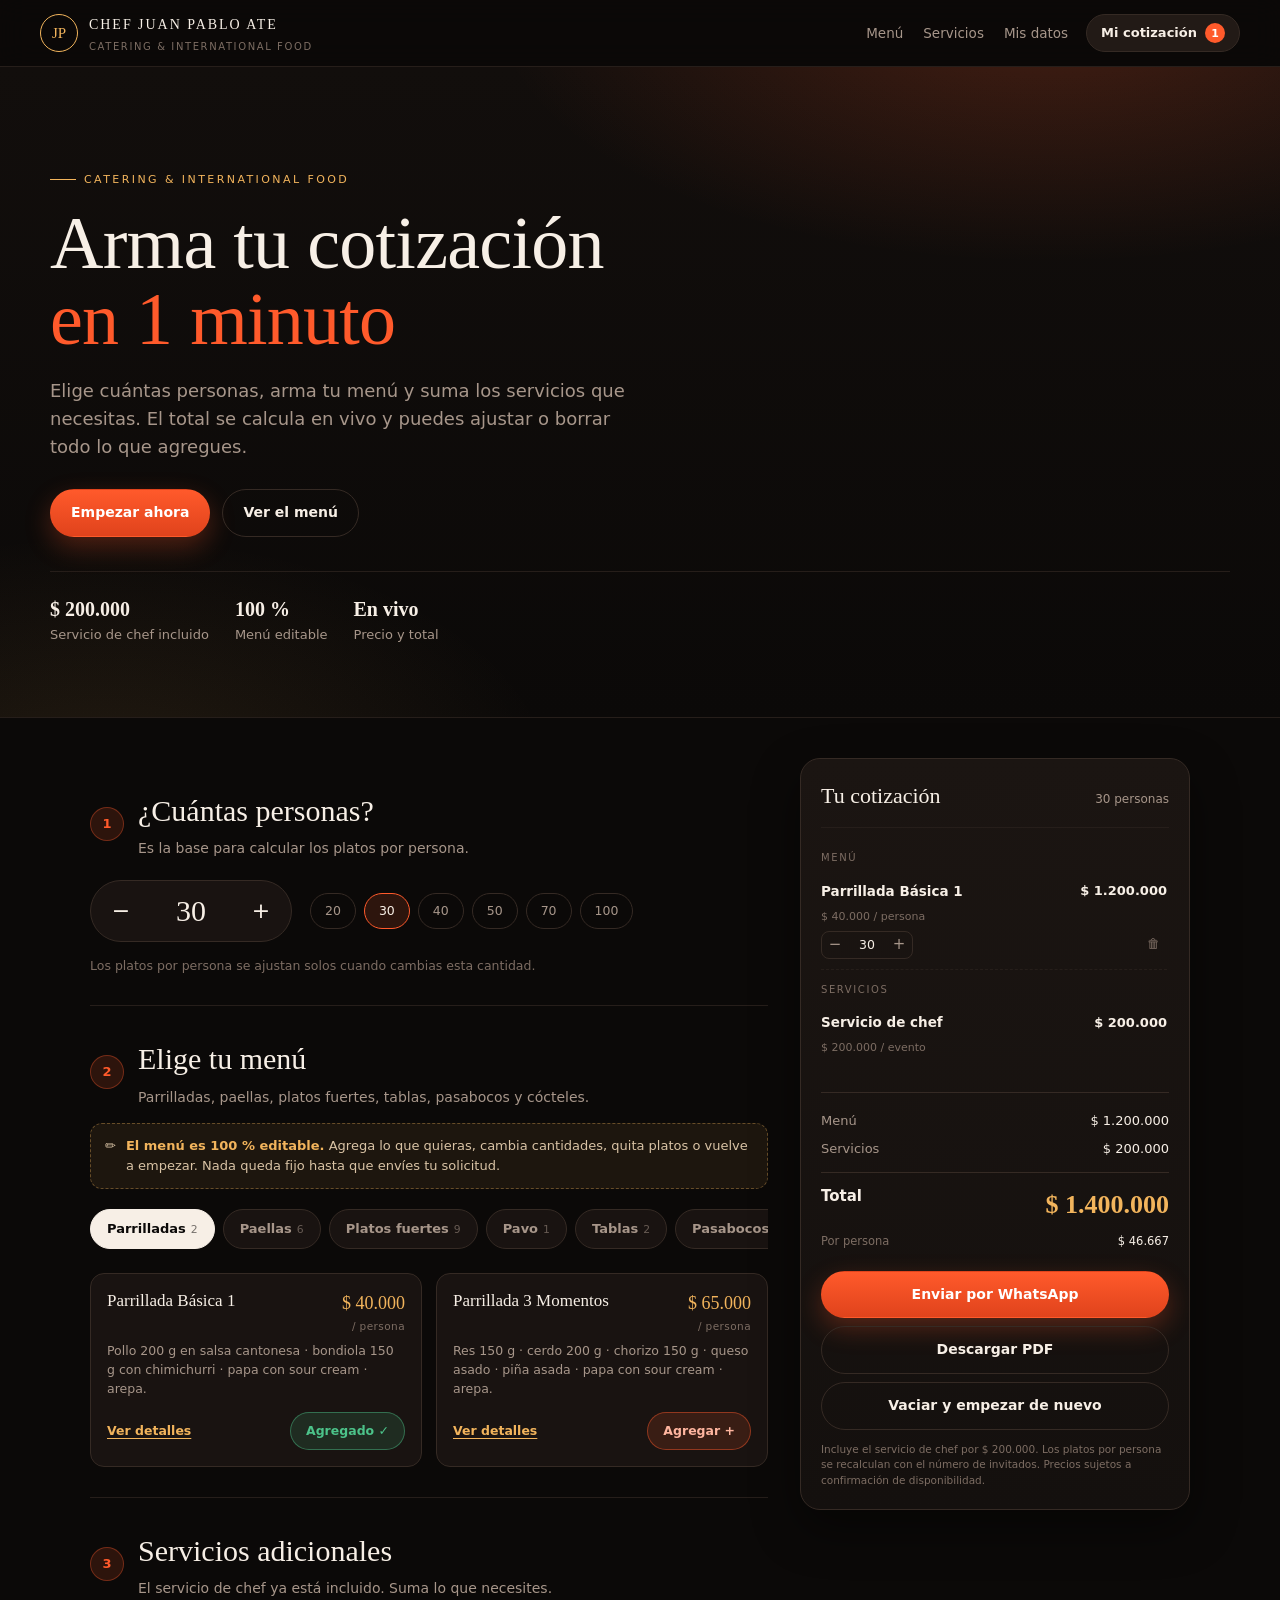
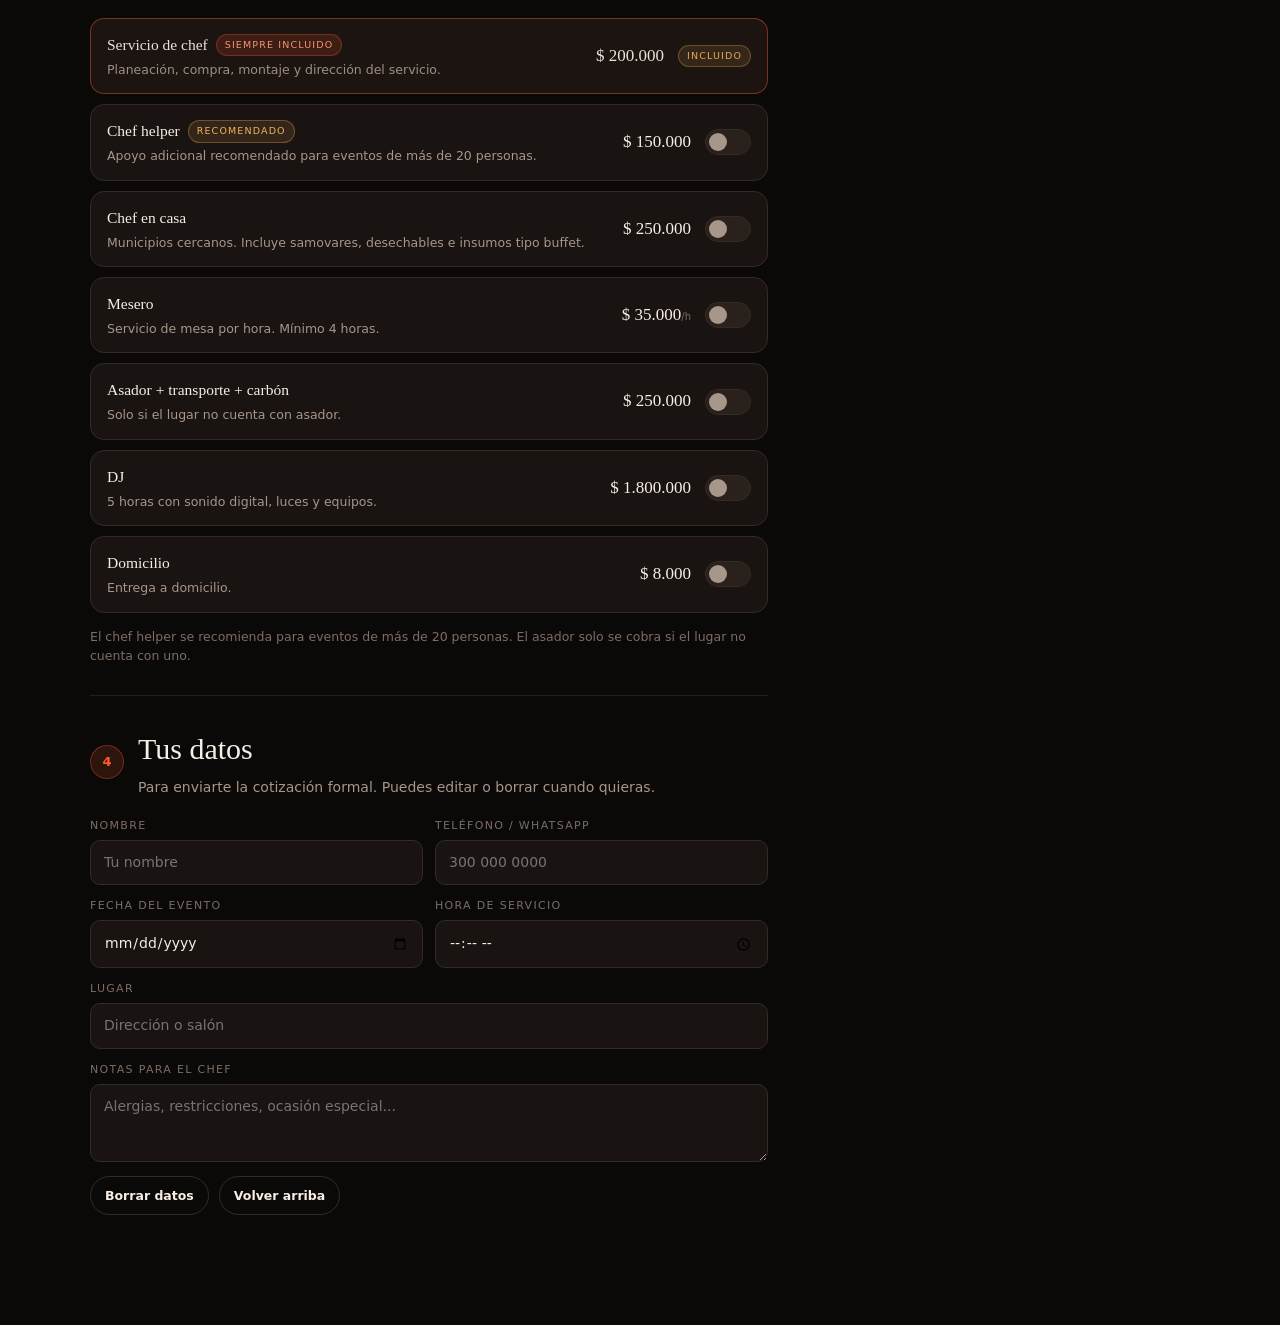
==== chef/index.html @ f9180946 "Publica cotizador interactivo en /chef/" ====
<!DOCTYPE html>
<html lang="es">
<head>
<meta charset="utf-8">
<meta name="viewport" content="width=device-width, initial-scale=1">
<title>Arma tu cotización — CHEF JUAN PABLO ATE</title>
<meta name="description" content="Arma tu cotización en 1 minuto: elige cuántas personas, el menú y los servicios. El precio se calcula en vivo.">
<meta name="theme-color" content="#0b0908">

<meta property="og:type" content="website">
<meta property="og:title" content="Arma tu cotización — CHEF JUAN PABLO ATE">
<meta property="og:description" content="Elige personas, menú y servicios. Tu cotización se calcula en vivo.">

<link rel="stylesheet" href="assets/cotizar.css">
</head>
<body>

<header class="nav">
  <a class="brand" href="#">
    <span class="brand-mark">JP</span>
    <span>
      <span class="brand-name">Chef Juan Pablo Ate</span>
      <span class="brand-sub">Catering &amp; International Food</span>
    </span>
  </a>

  <nav class="nav-links">
    <a href="#menu">Menú</a>
    <a href="#servicios">Servicios</a>
    <a href="#datos">Mis datos</a>
  </nav>

  <a class="nav-cta" href="#resumen">Mi cotización <span class="nav-count" id="navCount">0</span></a>
</header>

<section class="hero">
  <div class="hero-inner">
    <p class="kicker">Catering &amp; International Food</p>
    <h1>Arma tu cotización <em>en 1 minuto</em></h1>
    <p class="lead">
      Elige cuántas personas, arma tu menú y suma los servicios que necesitas.
      El total se calcula en vivo y puedes ajustar o borrar todo lo que agregues.
    </p>

    <div class="hero-actions">
      <a class="btn btn-primary" href="#personas">Empezar ahora</a>
      <a class="btn btn-ghost" href="#menu">Ver el menú</a>
    </div>

    <ul class="hero-facts">
      <li><strong>$ 200.000</strong> Servicio de chef incluido</li>
      <li><strong>100 %</strong> Menú editable</li>
      <li><strong>En vivo</strong> Precio y total</li>
    </ul>
  </div>
</section>

<main class="layout">

  <div class="builder">

    <!-- ============ PASO 1 ============ -->
    <section class="step" id="personas">
      <div class="step-head">
        <span class="step-num">1</span>
        <div>
          <h2>¿Cuántas personas?</h2>
          <p class="sub">Es la base para calcular los platos por persona.</p>
        </div>
      </div>

      <div class="people-row">
        <div class="people-control">
          <button type="button" data-people-ctrl="-1" aria-label="Quitar una persona">−</button>
          <input type="number" id="peopleInput" value="30" min="1" max="300" inputmode="numeric" aria-label="Número de personas">
          <button type="button" data-people-ctrl="1" aria-label="Agregar una persona">+</button>
        </div>

        <div class="quick">
          <button class="chip" type="button" data-people="20">20</button>
          <button class="chip is-active" type="button" data-people="30">30</button>
          <button class="chip" type="button" data-people="40">40</button>
          <button class="chip" type="button" data-people="50">50</button>
          <button class="chip" type="button" data-people="70">70</button>
          <button class="chip" type="button" data-people="100">100</button>
        </div>
      </div>

      <p class="hint">Los platos por persona se ajustan solos cuando cambias esta cantidad.</p>
    </section>

    <!-- ============ PASO 2 ============ -->
    <section class="step" id="menu">
      <div class="step-head">
        <span class="step-num">2</span>
        <div>
          <h2>Elige tu menú</h2>
          <p class="sub">Parrilladas, paellas, platos fuertes, tablas, pasabocos y cócteles.</p>
        </div>
      </div>

      <div class="note">
        <span aria-hidden="true">✏️</span>
        <div>
          <strong>El menú es 100 % editable.</strong> Agrega lo que quieras, cambia cantidades,
          quita platos o vuelve a empezar. Nada queda fijo hasta que envíes tu solicitud.
        </div>
      </div>

      <div class="tabs" id="tabs" role="tablist" aria-label="Categorías del menú"></div>
      <div class="catalog" id="catalog"></div>
    </section>

    <!-- ============ PASO 3 ============ -->
    <section class="step" id="servicios">
      <div class="step-head">
        <span class="step-num">3</span>
        <div>
          <h2>Servicios adicionales</h2>
          <p class="sub">El servicio de chef ya está incluido. Suma lo que necesites.</p>
        </div>
      </div>

      <div class="services" id="services"></div>

      <p class="hint">
        El chef helper se recomienda para eventos de más de 20 personas.
        El asador solo se cobra si el lugar no cuenta con uno.
      </p>
    </section>

    <!-- ============ PASO 4 ============ -->
    <section class="step" id="datos">
      <div class="step-head">
        <span class="step-num">4</span>
        <div>
          <h2>Tus datos</h2>
          <p class="sub">Para enviarte la cotización formal. Puedes editar o borrar cuando quieras.</p>
        </div>
      </div>

      <div class="form-grid">
        <div class="field">
          <label for="cName">Nombre</label>
          <input id="cName" type="text" placeholder="Tu nombre" autocomplete="name">
        </div>
        <div class="field">
          <label for="cPhone">Teléfono / WhatsApp</label>
          <input id="cPhone" type="tel" placeholder="300 000 0000" autocomplete="tel">
        </div>
        <div class="field">
          <label for="cDate">Fecha del evento</label>
          <input id="cDate" type="date">
        </div>
        <div class="field">
          <label for="cTime">Hora de servicio</label>
          <input id="cTime" type="time">
        </div>
        <div class="field full">
          <label for="cPlace">Lugar</label>
          <input id="cPlace" type="text" placeholder="Dirección o salón">
        </div>
        <div class="field full">
          <label for="cNotes">Notas para el chef</label>
          <textarea id="cNotes" placeholder="Alergias, restricciones, ocasión especial..."></textarea>
        </div>
      </div>

      <div class="form-actions">
        <button class="btn btn-ghost btn-sm" type="button" data-act="clearForm">Borrar datos</button>
        <a class="btn btn-ghost btn-sm" href="#personas">Volver arriba</a>
      </div>
    </section>

  </div>

  <!-- ============ RESUMEN ============ -->
  <aside class="summary" id="resumen">
    <div class="print-head" id="printHead"></div>

    <div class="summary-head">
      <h2>Tu cotización</h2>
      <span id="summaryPeople">30 personas</span>
    </div>

    <ul class="cart" id="cart"></ul>

    <div class="totals">
      <div><span>Menú</span><span id="sumMenu">$ 0</span></div>
      <div><span>Servicios</span><span id="sumServices">$ 0</span></div>
      <div class="grand"><span>Total</span><span id="sumTotal">$ 0</span></div>
      <div class="per"><span>Por persona</span><span id="sumPer">$ 0</span></div>
    </div>

    <div class="summary-actions">
      <button class="btn btn-primary btn-block" type="button" data-act="whatsapp">Enviar por WhatsApp</button>
      <button class="btn btn-ghost btn-block" type="button" data-act="print">Descargar PDF</button>
      <button class="btn btn-ghost btn-block" type="button" data-act="clearCart">Vaciar y empezar de nuevo</button>
    </div>

    <p class="fine">
      Incluye el servicio de chef por $ 200.000. Los platos por persona se recalculan con el
      número de invitados. Precios sujetos a confirmación de disponibilidad.
    </p>
  </aside>

</main>

<div class="mobile-bar">
  <div>
    <span class="mb-label">Total</span>
    <span class="mb-total" id="mbTotal">$ 0</span>
    <span class="mb-label" id="mbCount">0 platos</span>
  </div>
  <a class="btn btn-primary btn-sm" href="#resumen">Ver resumen</a>
</div>

<!-- ============ DETALLE ============ -->
<dialog id="detailDialog" aria-labelledby="dlgTitle">
  <div class="dlg-head">
    <h3 id="dlgTitle">Detalle</h3>
    <button class="dlg-close" type="button" data-act="closeDialog" aria-label="Cerrar">✕</button>
  </div>
  <div class="dlg-body">
    <p class="dlg-price" id="dlgPrice">$ 0</p>
    <p id="dlgDesc"></p>
    <ul id="dlgDetails"></ul>
    <div class="summary-actions" style="margin-top:18px;">
      <button class="btn btn-primary btn-block" type="button" id="dlgAdd">Agregar a mi cotización</button>
    </div>
  </div>
</dialog>

<script src="assets/cotizar.js"></script>
</body>
</html>
---- chef/assets/cotizar.css ----
/* ============================================================
   CHEF JUAN PABLO ATE — Landing "Arma tu cotización"
   Tema oscuro, alto contraste, orientado a la acción.
   ============================================================ */

:root {
  --bg: #0b0908;
  --bg-2: #120e0c;
  --surface: #191311;
  --surface-2: #221a16;
  --surface-3: #2b211c;
  --line: #352a24;
  --line-soft: #261e1a;

  --text: #f7efe6;
  --muted: #a7968a;
  --muted-2: #7d6d63;

  --ember: #ff5a2b;
  --ember-2: #e0431c;
  --ember-soft: rgba(255, 90, 43, .14);
  --gold: #f2b45c;
  --green: #4cc38a;

  --serif: Georgia, "Times New Roman", serif;
  --sans: system-ui, -apple-system, "Segoe UI", Roboto, Helvetica, Arial, sans-serif;

  --radius: 16px;
  --shadow: 0 18px 48px rgba(0, 0, 0, .45);
}

* { box-sizing: border-box; }

html { scroll-behavior: smooth; }

body {
  margin: 0;
  background: var(--bg);
  color: var(--text);
  font-family: var(--sans);
  font-size: 16px;
  line-height: 1.55;
  -webkit-font-smoothing: antialiased;
}

h1, h2, h3 { font-family: var(--serif); font-weight: 400; margin: 0; }

a { color: inherit; }

img { max-width: 100%; display: block; }

button, input, textarea, select { font: inherit; }

/* ---------- Barra superior ---------- */

.nav {
  position: sticky;
  top: 0;
  z-index: 40;
  display: flex;
  align-items: center;
  gap: 18px;
  padding: 12px clamp(16px, 4vw, 40px);
  background: rgba(11, 9, 8, .82);
  backdrop-filter: blur(14px);
  border-bottom: 1px solid var(--line-soft);
}

.brand {
  display: flex;
  align-items: center;
  gap: 11px;
  text-decoration: none;
  color: var(--text);
}

.brand-mark {
  width: 38px;
  height: 38px;
  border-radius: 50%;
  border: 1.5px solid var(--gold);
  display: grid;
  place-items: center;
  font-family: var(--serif);
  font-size: 15px;
  color: var(--gold);
  flex: 0 0 auto;
}

.brand-name {
  font-family: var(--serif);
  font-size: 14px;
  letter-spacing: .14em;
  text-transform: uppercase;
  line-height: 1.1;
}

.brand-sub {
  display: block;
  font-size: 10px;
  letter-spacing: .16em;
  text-transform: uppercase;
  color: var(--muted-2);
  margin-top: 2px;
}

.nav-links { display: flex; gap: 20px; margin-left: auto; }
.nav-links a {
  text-decoration: none;
  color: var(--muted);
  font-size: 13.5px;
}
.nav-links a:hover { color: var(--text); }

.nav-cta {
  display: inline-flex;
  align-items: center;
  gap: 8px;
  background: var(--surface-2);
  border: 1px solid var(--line);
  color: var(--text);
  text-decoration: none;
  font-size: 13px;
  font-weight: 600;
  padding: 8px 14px;
  border-radius: 999px;
}

.nav-cta:hover { border-color: var(--ember); }

.nav-count {
  min-width: 20px;
  height: 20px;
  padding: 0 6px;
  border-radius: 999px;
  background: var(--ember);
  color: #fff;
  font-size: 11px;
  font-weight: 700;
  display: grid;
  place-items: center;
}

/* ---------- Hero ---------- */

.hero {
  position: relative;
  overflow: hidden;
  padding: clamp(46px, 8vw, 96px) clamp(16px, 4vw, 40px) clamp(40px, 6vw, 72px);
  background:
    radial-gradient(900px 420px at 82% -10%, rgba(255, 90, 43, .22), transparent 62%),
    radial-gradient(700px 380px at 8% 110%, rgba(242, 180, 92, .10), transparent 65%),
    linear-gradient(180deg, var(--bg-2), var(--bg));
  border-bottom: 1px solid var(--line-soft);
}

.hero-inner { max-width: 1180px; margin: 0 auto; }

.kicker {
  display: inline-flex;
  align-items: center;
  gap: 8px;
  font-size: 11px;
  letter-spacing: .22em;
  text-transform: uppercase;
  color: var(--gold);
  margin: 0 0 18px;
}

.kicker::before {
  content: "";
  width: 26px;
  height: 1px;
  background: var(--gold);
}

.hero h1 {
  font-size: clamp(38px, 6.4vw, 74px);
  line-height: 1.02;
  letter-spacing: -.01em;
  max-width: 15ch;
}

.hero h1 em {
  font-style: normal;
  color: var(--ember);
}

.hero .lead {
  color: var(--muted);
  font-size: clamp(15px, 1.5vw, 18px);
  max-width: 52ch;
  margin: 20px 0 28px;
}

.hero-actions { display: flex; gap: 12px; flex-wrap: wrap; }

.hero-facts {
  display: flex;
  gap: 26px;
  flex-wrap: wrap;
  list-style: none;
  padding: 0;
  margin: 34px 0 0;
  border-top: 1px solid var(--line-soft);
  padding-top: 22px;
}

.hero-facts li { font-size: 13px; color: var(--muted); }
.hero-facts strong { display: block; font-family: var(--serif); font-size: 20px; color: var(--text); }

/* ---------- Botones ---------- */

.btn {
  --btn-bg: var(--surface-2);
  display: inline-flex;
  align-items: center;
  justify-content: center;
  gap: 8px;
  border: 1px solid var(--line);
  background: var(--btn-bg);
  color: var(--text);
  font-size: 14px;
  font-weight: 600;
  padding: 12px 20px;
  border-radius: 999px;
  cursor: pointer;
  text-decoration: none;
  transition: transform .15s ease, background .15s ease, border-color .15s ease, box-shadow .15s ease;
}

.btn:hover { transform: translateY(-1px); }

.btn-primary {
  background: linear-gradient(180deg, var(--ember), var(--ember-2));
  border-color: transparent;
  color: #fff;
  box-shadow: 0 10px 26px rgba(255, 90, 43, .28);
}

.btn-primary:hover {
  box-shadow: 0 14px 34px rgba(255, 90, 43, .40);
  background: linear-gradient(180deg, #ff6b40, var(--ember-2));
}

.btn-ghost { background: transparent; }

.btn-ghost:hover { border-color: var(--gold); color: var(--gold); }

.btn-sm { padding: 9px 14px; font-size: 12.5px; }

.btn-block { width: 100%; }

.btn:disabled { opacity: .45; cursor: not-allowed; transform: none; }

.link-btn {
  background: none;
  border: 0;
  padding: 0;
  color: var(--gold);
  font-size: 12.5px;
  font-weight: 600;
  cursor: pointer;
  text-decoration: underline;
  text-underline-offset: 3px;
}

/* ---------- Layout ---------- */

.layout {
  max-width: 1180px;
  margin: 0 auto;
  padding: 0 clamp(16px, 4vw, 40px) 80px;
  display: grid;
  grid-template-columns: minmax(0, 1fr) 390px;
  gap: 32px;
  align-items: start;
}

.builder { min-width: 0; padding-top: 40px; }

.step { padding: 30px 0; border-bottom: 1px solid var(--line-soft); }
.step:last-child { border-bottom: 0; }

.step-head { display: flex; align-items: center; gap: 14px; margin-bottom: 8px; }

.step-num {
  width: 34px;
  height: 34px;
  flex: 0 0 auto;
  border-radius: 50%;
  display: grid;
  place-items: center;
  font-size: 13px;
  font-weight: 700;
  color: var(--ember);
  background: var(--ember-soft);
  border: 1px solid rgba(255, 90, 43, .35);
}

.step h2 { font-size: clamp(22px, 2.6vw, 30px); }

.step .sub { color: var(--muted); font-size: 14px; margin: 4px 0 0; }

/* ---------- Personas ---------- */

.people-row { display: flex; align-items: center; gap: 18px; flex-wrap: wrap; margin-top: 20px; }

.people-control {
  display: inline-flex;
  align-items: center;
  background: var(--surface);
  border: 1px solid var(--line);
  border-radius: 999px;
  padding: 6px;
}

.people-control button {
  width: 48px;
  height: 48px;
  border-radius: 50%;
  border: 0;
  background: transparent;
  color: var(--text);
  font-size: 22px;
  line-height: 1;
  cursor: pointer;
}

.people-control button:hover { background: var(--surface-2); color: var(--ember); }

.people-control input {
  width: 92px;
  border: 0;
  background: transparent;
  color: var(--text);
  text-align: center;
  font-family: var(--serif);
  font-size: 30px;
  padding: 0;
  -moz-appearance: textfield;
  appearance: textfield;
}

.people-control input:focus { outline: none; }

.people-control input::-webkit-outer-spin-button,
.people-control input::-webkit-inner-spin-button { appearance: none; margin: 0; }

.quick { display: flex; gap: 8px; flex-wrap: wrap; }

.chip {
  border: 1px solid var(--line);
  background: transparent;
  color: var(--muted);
  border-radius: 999px;
  padding: 7px 14px;
  font-size: 12.5px;
  cursor: pointer;
}

.chip:hover { border-color: var(--ember); color: var(--text); }

.chip.is-active {
  background: var(--ember-soft);
  border-color: var(--ember);
  color: var(--text);
}

.hint { color: var(--muted-2); font-size: 12.5px; margin: 14px 0 0; }

/* ---------- Aviso editable ---------- */

.note {
  display: flex;
  gap: 10px;
  align-items: flex-start;
  background: rgba(242, 180, 92, .08);
  border: 1px dashed rgba(242, 180, 92, .35);
  border-radius: 12px;
  padding: 12px 14px;
  font-size: 13px;
  color: #d9c3a5;
  margin: 14px 0 20px;
}

.note strong { color: var(--gold); }

/* ---------- Tabs ---------- */

.tabs {
  display: flex;
  gap: 8px;
  overflow-x: auto;
  padding-bottom: 6px;
  margin-bottom: 18px;
  scrollbar-width: none;
}

.tabs::-webkit-scrollbar { display: none; }

.tab {
  flex: 0 0 auto;
  border: 1px solid var(--line);
  background: var(--surface);
  color: var(--muted);
  padding: 9px 16px;
  border-radius: 999px;
  font-size: 13px;
  font-weight: 600;
  cursor: pointer;
  white-space: nowrap;
}

.tab:hover { color: var(--text); border-color: var(--line); }

.tab.is-active {
  background: var(--text);
  color: var(--bg);
  border-color: var(--text);
}

.tab small { opacity: .55; margin-left: 5px; font-weight: 400; }

/* ---------- Catálogo ---------- */

.catalog {
  display: grid;
  grid-template-columns: repeat(auto-fill, minmax(268px, 1fr));
  gap: 14px;
}

.item {
  display: flex;
  flex-direction: column;
  background: var(--surface);
  border: 1px solid var(--line);
  border-radius: 14px;
  padding: 16px;
  transition: border-color .15s ease, transform .15s ease;
}

.item:hover { border-color: #4a3a31; transform: translateY(-2px); }

.item-top {
  display: flex;
  justify-content: space-between;
  align-items: flex-start;
  gap: 12px;
}

.item h3 { font-size: 17px; line-height: 1.25; }

.item .price {
  font-family: var(--serif);
  font-size: 18px;
  color: var(--gold);
  white-space: nowrap;
  text-align: right;
}

.item .price small {
  display: block;
  font-family: var(--sans);
  font-size: 10.5px;
  color: var(--muted-2);
  letter-spacing: .04em;
}

.item .desc {
  color: var(--muted);
  font-size: 12.5px;
  line-height: 1.5;
  margin: 8px 0 14px;
  flex: 1;
}

.item-foot { display: flex; align-items: center; justify-content: space-between; gap: 10px; }

.btn-add {
  border: 1px solid rgba(255, 90, 43, .45);
  background: var(--ember-soft);
  color: #ffb59f;
  border-radius: 999px;
  padding: 8px 15px;
  font-size: 12.5px;
  font-weight: 700;
  cursor: pointer;
}

.btn-add:hover { background: var(--ember); color: #fff; border-color: var(--ember); }

.btn-add.is-added {
  background: rgba(76, 195, 138, .14);
  border-color: rgba(76, 195, 138, .45);
  color: var(--green);
}

/* ---------- Servicios ---------- */

.services { display: grid; gap: 10px; margin-top: 18px; }

.service {
  display: flex;
  align-items: center;
  gap: 14px;
  background: var(--surface);
  border: 1px solid var(--line);
  border-radius: 14px;
  padding: 14px 16px;
}

.service.is-on { border-color: rgba(255, 90, 43, .45); background: #1d1512; }

.service.is-locked { opacity: .95; }

.service-body { flex: 1; min-width: 0; }

.service h3 { font-size: 15.5px; display: flex; align-items: center; gap: 8px; flex-wrap: wrap; }

.service .tag {
  font-family: var(--sans);
  font-size: 9.5px;
  letter-spacing: .12em;
  text-transform: uppercase;
  padding: 3px 8px;
  border-radius: 999px;
  background: rgba(255, 90, 43, .16);
  color: #ff9c7d;
  border: 1px solid rgba(255, 90, 43, .3);
}

.service .tag.gold { background: rgba(242, 180, 92, .12); color: var(--gold); border-color: rgba(242, 180, 92, .3); }

.service p { margin: 3px 0 0; color: var(--muted); font-size: 12.5px; }

.service .s-price {
  font-family: var(--serif);
  font-size: 17px;
  color: var(--text);
  white-space: nowrap;
}

/* Interruptor */

.switch { position: relative; width: 46px; height: 26px; flex: 0 0 auto; }
.switch input { position: absolute; opacity: 0; width: 100%; height: 100%; margin: 0; cursor: pointer; }
.switch span {
  position: absolute;
  inset: 0;
  border-radius: 999px;
  background: var(--surface-3);
  border: 1px solid var(--line);
  transition: background .18s ease, border-color .18s ease;
  pointer-events: none;
}
.switch span::after {
  content: "";
  position: absolute;
  top: 3px;
  left: 3px;
  width: 18px;
  height: 18px;
  border-radius: 50%;
  background: var(--muted);
  transition: transform .18s ease, background .18s ease;
}
.switch input:checked + span { background: var(--ember); border-color: var(--ember); }
.switch input:checked + span::after { transform: translateX(20px); background: #fff; }
.switch input:focus-visible + span { outline: 2px solid var(--gold); outline-offset: 2px; }

/* ---------- Formulario ---------- */

.form-grid {
  display: grid;
  grid-template-columns: 1fr 1fr;
  gap: 12px;
  margin-top: 18px;
}

.field { display: flex; flex-direction: column; gap: 6px; }
.field.full { grid-column: 1 / -1; }

.field label {
  font-size: 11px;
  letter-spacing: .12em;
  text-transform: uppercase;
  color: var(--muted-2);
}

.field input,
.field textarea {
  background: var(--surface);
  border: 1px solid var(--line);
  border-radius: 10px;
  padding: 11px 13px;
  color: var(--text);
  font-size: 14px;
  width: 100%;
}

.field input:focus,
.field textarea:focus {
  outline: none;
  border-color: var(--ember);
  box-shadow: 0 0 0 3px rgba(255, 90, 43, .14);
}

.field textarea { resize: vertical; min-height: 78px; }

.form-actions { display: flex; gap: 10px; margin-top: 14px; flex-wrap: wrap; }

/* ---------- Resumen ---------- */

.summary {
  position: sticky;
  top: 74px;
  margin-top: 40px;
  max-height: calc(100vh - 92px);
  overflow-y: auto;
  scrollbar-width: thin;
  scrollbar-color: var(--line) transparent;
  background: linear-gradient(180deg, #1b1512, #14100e);
  border: 1px solid var(--line);
  border-radius: 20px;
  box-shadow: var(--shadow);
  padding: 20px;
}

.summary::-webkit-scrollbar { width: 6px; }
.summary::-webkit-scrollbar-thumb { background: var(--line); border-radius: 999px; }

.summary-head {
  display: flex;
  align-items: baseline;
  justify-content: space-between;
  gap: 12px;
  padding-bottom: 14px;
  border-bottom: 1px solid var(--line-soft);
}

.summary-head h2 { font-size: 22px; }
.summary-head span { font-size: 12px; color: var(--muted); }

.cart {
  max-height: 340px;
  overflow-y: auto;
  padding: 6px 2px 6px 0;
  margin: 4px 0 0;
  scrollbar-width: thin;
  scrollbar-color: var(--line) transparent;
}

.cart::-webkit-scrollbar { width: 6px; }
.cart::-webkit-scrollbar-thumb { background: var(--line); border-radius: 999px; }

.cart-empty { color: var(--muted-2); font-size: 13px; text-align: center; padding: 26px 10px; margin: 0; }

.cart-group {
  font-size: 10px;
  letter-spacing: .16em;
  text-transform: uppercase;
  color: var(--muted-2);
  margin: 12px 0 6px;
}

.line {
  display: grid;
  grid-template-columns: 1fr auto;
  gap: 6px 10px;
  padding: 10px 0;
  border-bottom: 1px dashed var(--line-soft);
}

.line:last-child { border-bottom: 0; }

.line-name {
  font-size: 13.5px;
  font-weight: 600;
  line-height: 1.3;
  background: none;
  border: 0;
  padding: 0;
  color: var(--text);
  text-align: left;
  cursor: pointer;
}

.line-name:hover { color: var(--gold); }

.line-meta { grid-column: 1; font-size: 11px; color: var(--muted-2); }

.line-total {
  grid-row: 1;
  grid-column: 2;
  font-size: 13px;
  font-weight: 700;
  color: var(--text);
  font-variant-numeric: tabular-nums;
  text-align: right;
}

.line-controls {
  grid-column: 1 / -1;
  display: flex;
  align-items: center;
  gap: 6px;
}

.qty-mini {
  display: inline-flex;
  align-items: center;
  border: 1px solid var(--line);
  border-radius: 8px;
  overflow: hidden;
}

.qty-mini button {
  width: 26px;
  height: 26px;
  border: 0;
  background: transparent;
  color: var(--muted);
  font-size: 15px;
  line-height: 1;
  cursor: pointer;
}

.qty-mini button:hover { background: var(--surface-2); color: var(--text); }
.qty-mini button:disabled { opacity: .3; cursor: not-allowed; }

.qty-mini input {
  width: 38px;
  border: 0;
  background: transparent;
  color: var(--text);
  text-align: center;
  font-size: 12.5px;
  padding: 0;
  -moz-appearance: textfield;
  appearance: textfield;
}

.qty-mini input:focus { outline: none; background: var(--surface-2); }
.qty-mini input::-webkit-outer-spin-button,
.qty-mini input::-webkit-inner-spin-button { appearance: none; margin: 0; }

.icon-btn {
  margin-left: auto;
  width: 28px;
  height: 28px;
  border-radius: 8px;
  border: 1px solid transparent;
  background: transparent;
  color: var(--muted-2);
  cursor: pointer;
  display: grid;
  place-items: center;
  font-size: 13px;
}

.icon-btn:hover { color: #ff7b62; border-color: rgba(255, 90, 43, .3); background: rgba(255, 90, 43, .08); }

.manual-tag {
  font-size: 9.5px;
  letter-spacing: .08em;
  text-transform: uppercase;
  color: var(--gold);
  border: 1px solid rgba(242, 180, 92, .3);
  border-radius: 999px;
  padding: 2px 6px;
}

.totals { margin-top: 14px; padding-top: 14px; border-top: 1px solid var(--line); }

.totals div {
  display: flex;
  justify-content: space-between;
  gap: 10px;
  font-size: 13px;
  color: var(--muted);
  padding: 4px 0;
}

.totals div span:last-child { color: var(--text); font-variant-numeric: tabular-nums; }

.totals .grand {
  margin-top: 8px;
  padding-top: 12px;
  border-top: 1px solid var(--line);
  font-size: 15px;
  color: var(--text);
  font-weight: 700;
}

.totals .grand span:last-child {
  font-family: var(--serif);
  font-size: 26px;
  color: var(--gold);
}

.totals .per { font-size: 11.5px; color: var(--muted-2); }

.summary-actions { display: grid; gap: 8px; margin-top: 16px; }

.fine {
  font-size: 10.5px;
  color: var(--muted-2);
  margin: 12px 0 0;
  line-height: 1.5;
}

/* ---------- Barra móvil ---------- */

.mobile-bar {
  position: fixed;
  left: 0;
  right: 0;
  bottom: 0;
  z-index: 45;
  display: none;
  align-items: center;
  justify-content: space-between;
  gap: 12px;
  padding: 10px 16px calc(10px + env(safe-area-inset-bottom));
  background: rgba(19, 15, 13, .96);
  backdrop-filter: blur(12px);
  border-top: 1px solid var(--line);
}

.mobile-bar .mb-total { font-family: var(--serif); font-size: 20px; color: var(--gold); }
.mobile-bar .mb-label { display: block; font-size: 10px; letter-spacing: .12em; text-transform: uppercase; color: var(--muted-2); }

/* ---------- Detalle ---------- */

dialog {
  border: 1px solid var(--line);
  background: var(--surface);
  color: var(--text);
  border-radius: 18px;
  padding: 0;
  width: min(560px, calc(100% - 28px));
  max-height: calc(100vh - 40px);
  box-shadow: 0 30px 80px rgba(0, 0, 0, .6);
}

dialog::backdrop { background: rgba(5, 3, 2, .7); backdrop-filter: blur(3px); }

.dlg-head {
  display: flex;
  justify-content: space-between;
  align-items: flex-start;
  gap: 14px;
  padding: 20px 20px 16px;
  border-bottom: 1px solid var(--line-soft);
}

.dlg-head h3 { font-size: 22px; }

.dlg-body { padding: 18px 20px 22px; color: var(--muted); font-size: 14px; }
.dlg-body ul { padding-left: 18px; margin: 10px 0 0; }
.dlg-body li { margin-bottom: 5px; }
.dlg-price { font-family: var(--serif); font-size: 26px; color: var(--gold); margin: 0 0 10px; }

.dlg-close {
  flex: 0 0 auto;
  width: 32px;
  height: 32px;
  border-radius: 50%;
  border: 1px solid var(--line);
  background: transparent;
  color: var(--muted);
  cursor: pointer;
  font-size: 15px;
  line-height: 1;
}

.dlg-close:hover { color: var(--text); border-color: var(--gold); }

/* ---------- Responsive ---------- */

@media (max-width: 980px) {
  .layout { grid-template-columns: 1fr; gap: 0; }
  .summary {
    position: static;
    max-height: none;
    overflow: visible;
    margin: 8px 0 40px;
  }
  .cart { max-height: none; }
  .nav-links { display: none; }
  .mobile-bar { display: flex; }
  body { padding-bottom: 76px; }
}

@media (max-width: 560px) {
  .catalog { grid-template-columns: 1fr; }
  .form-grid { grid-template-columns: 1fr; }
  .hero-facts { gap: 18px; }
  .hero-facts li { flex: 1 1 40%; }
  .brand-sub { display: none; }
}

/* ---------- Impresión ---------- */

@media print {
  @page { size: A4; margin: 14mm; }

  body { background: #fff; color: #000; padding: 0; }
  .nav, .hero, .builder, .mobile-bar, .summary-actions, .no-print { display: none !important; }

  .layout { display: block; max-width: none; padding: 0; }
  .summary {
    position: static;
    margin: 0;
    max-height: none;
    overflow: visible;
    background: #fff;
    color: #000;
    border: 0;
    box-shadow: none;
    padding: 0;
  }
  .summary-head h2, .line-name, .line-total, .totals div span:last-child { color: #000; }
  .summary-head span, .line-meta, .totals div, .fine { color: #444; }
  .cart { max-height: none; overflow: visible; }
  .line { border-bottom: 1px solid #ddd; }
  .line-controls, .icon-btn { display: none; }
  .totals .grand span:last-child { color: #000; }
  .totals .grand { border-top: 2px solid #000; }
  .print-head { display: block !important; margin-bottom: 16px; }
}

.print-head { display: none; }
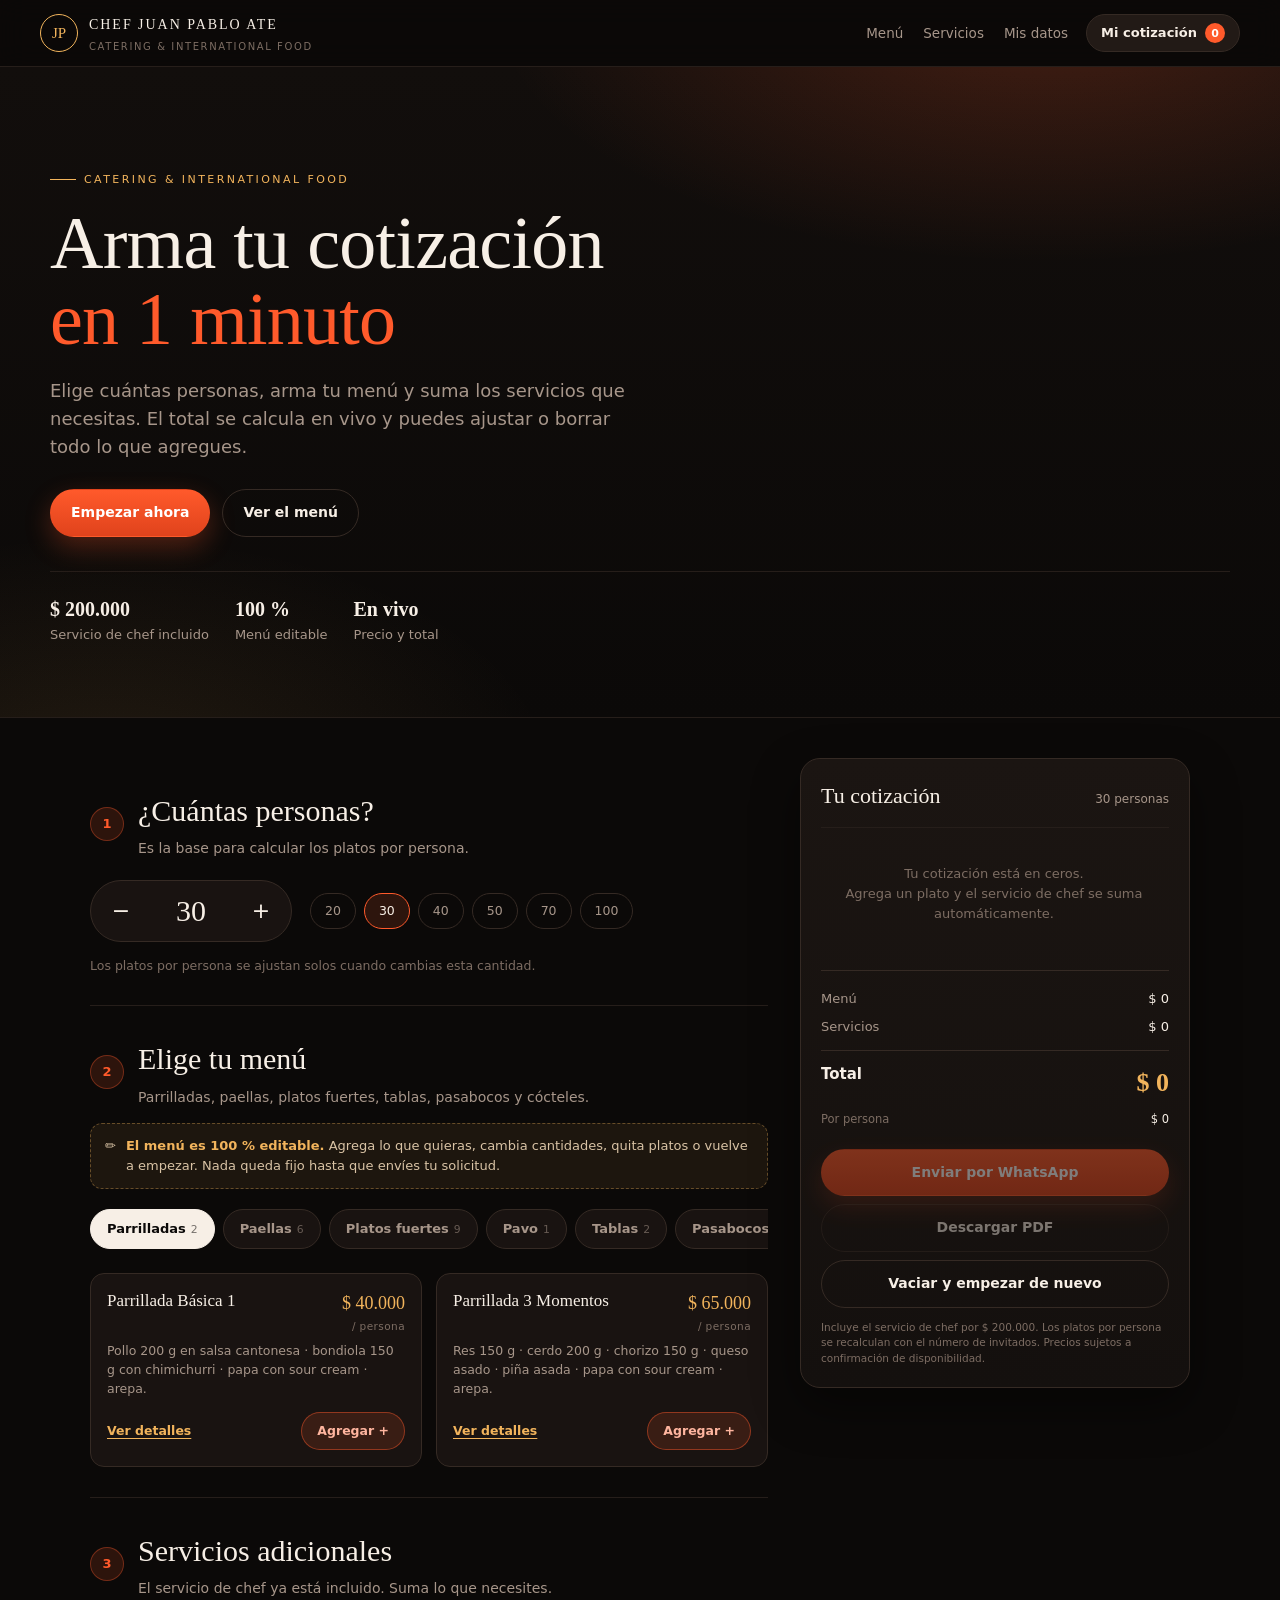
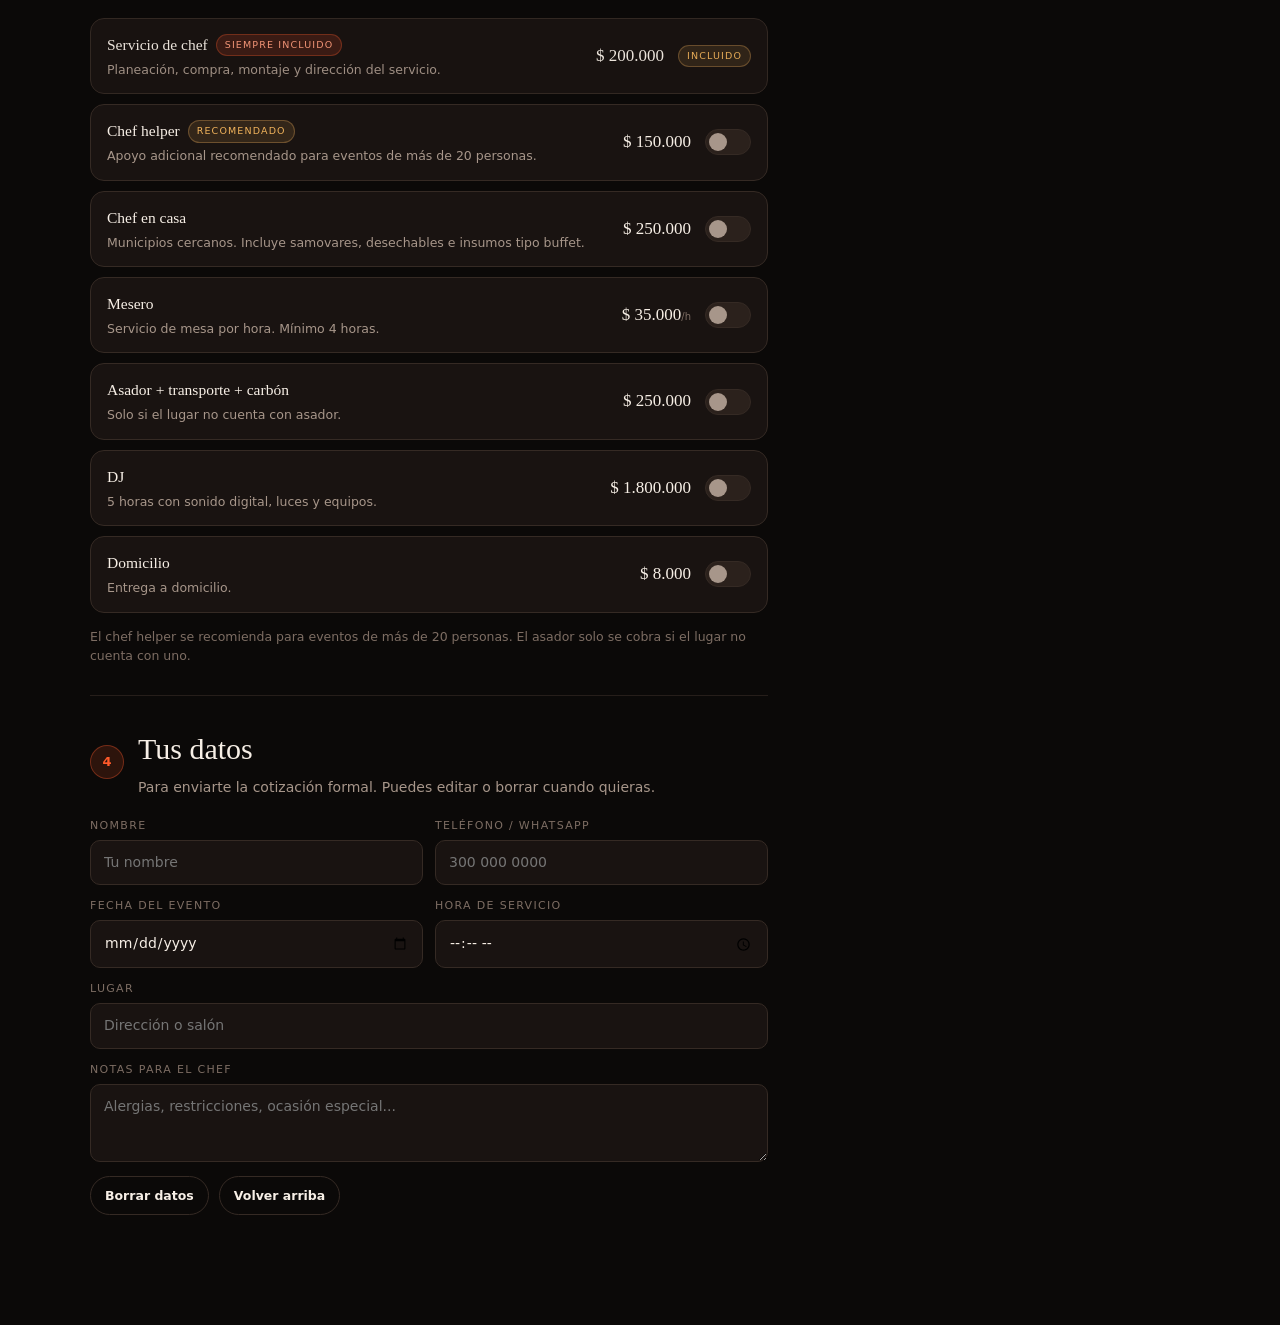
==== commit 6fa6e248: "Cotizador: inicia en ceros y suma chef automaticamente" ====
--- a/chef/index.html
+++ b/chef/index.html
@@ -11,7 +11,7 @@
 <meta property="og:title" content="Arma tu cotización — CHEF JUAN PABLO ATE">
 <meta property="og:description" content="Elige personas, menú y servicios. Tu cotización se calcula en vivo.">
 
-<link rel="stylesheet" href="assets/cotizar.css">
+<link rel="stylesheet" href="assets/cotizar.css?v=2">
 </head>
 <body>
 
@@ -231,6 +231,6 @@
   </div>
 </dialog>
 
-<script src="assets/cotizar.js"></script>
+<script src="assets/cotizar.js?v=2"></script>
 </body>
 </html>
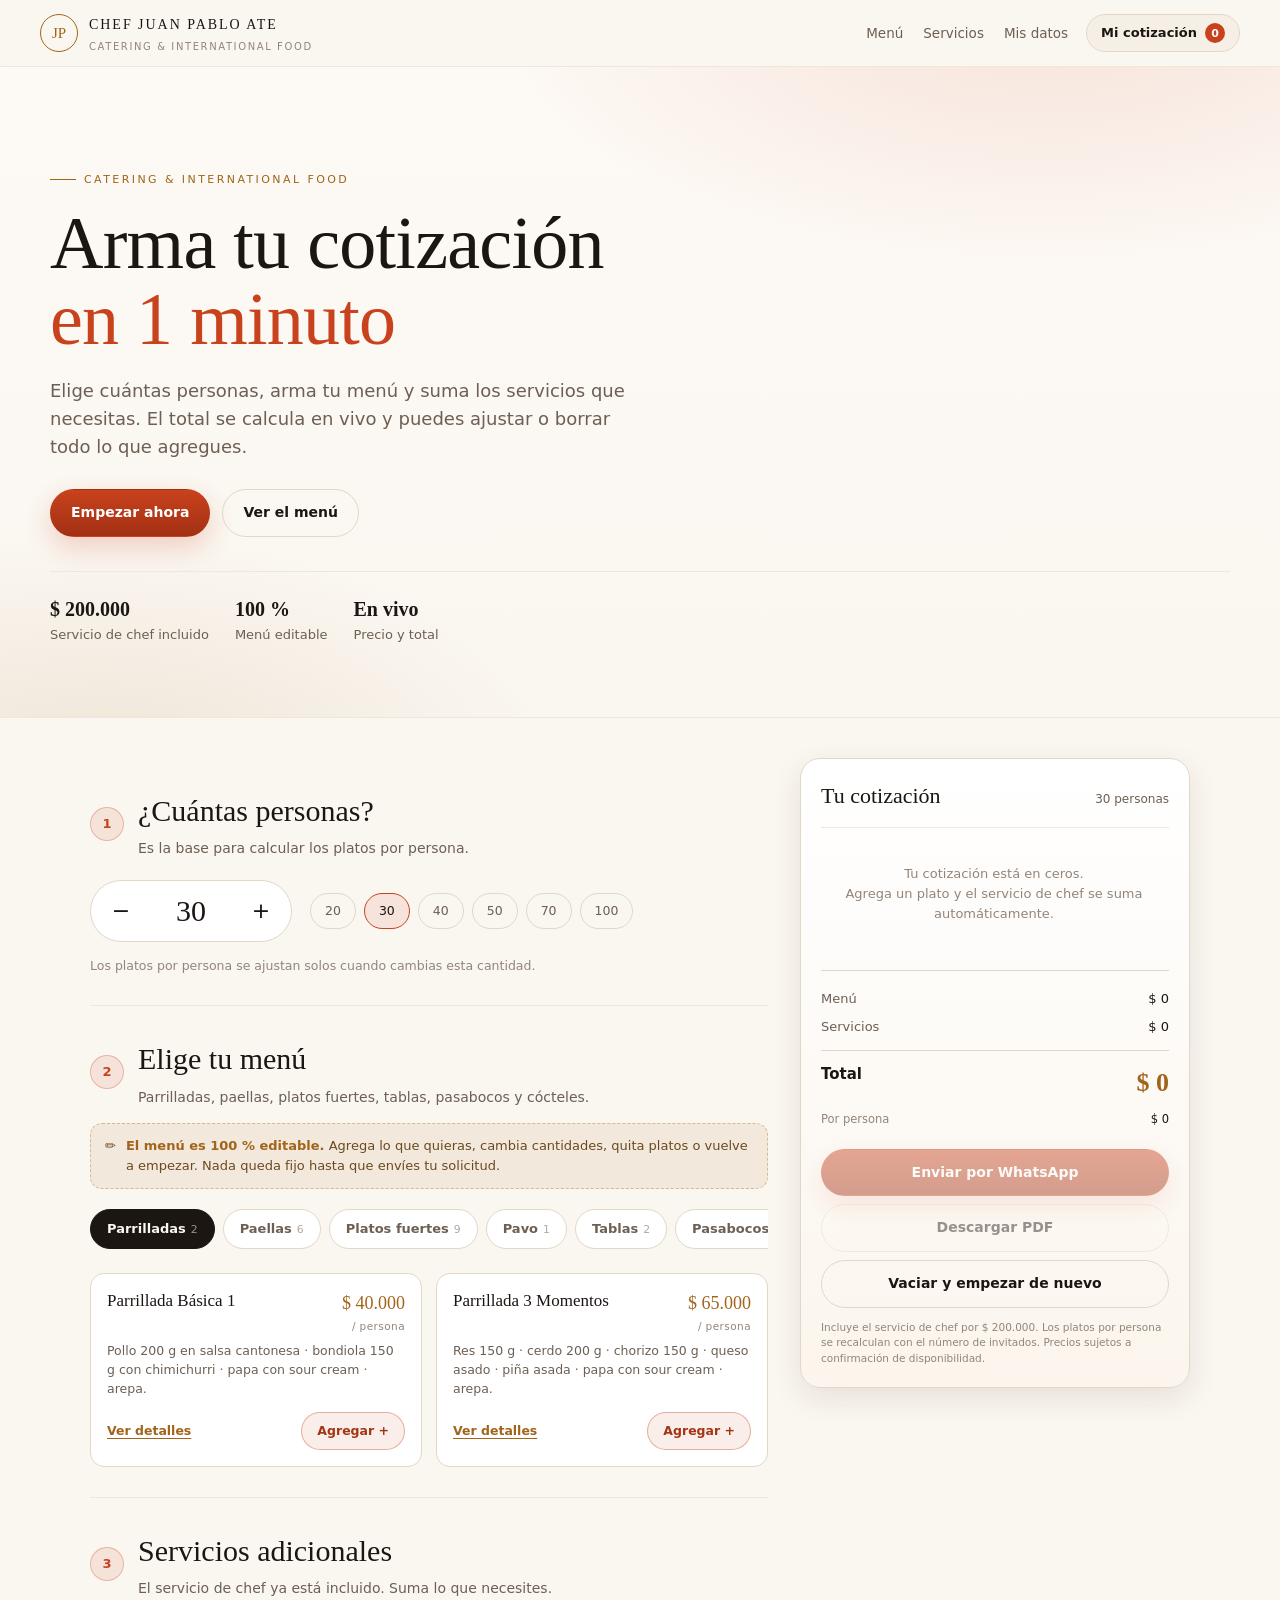
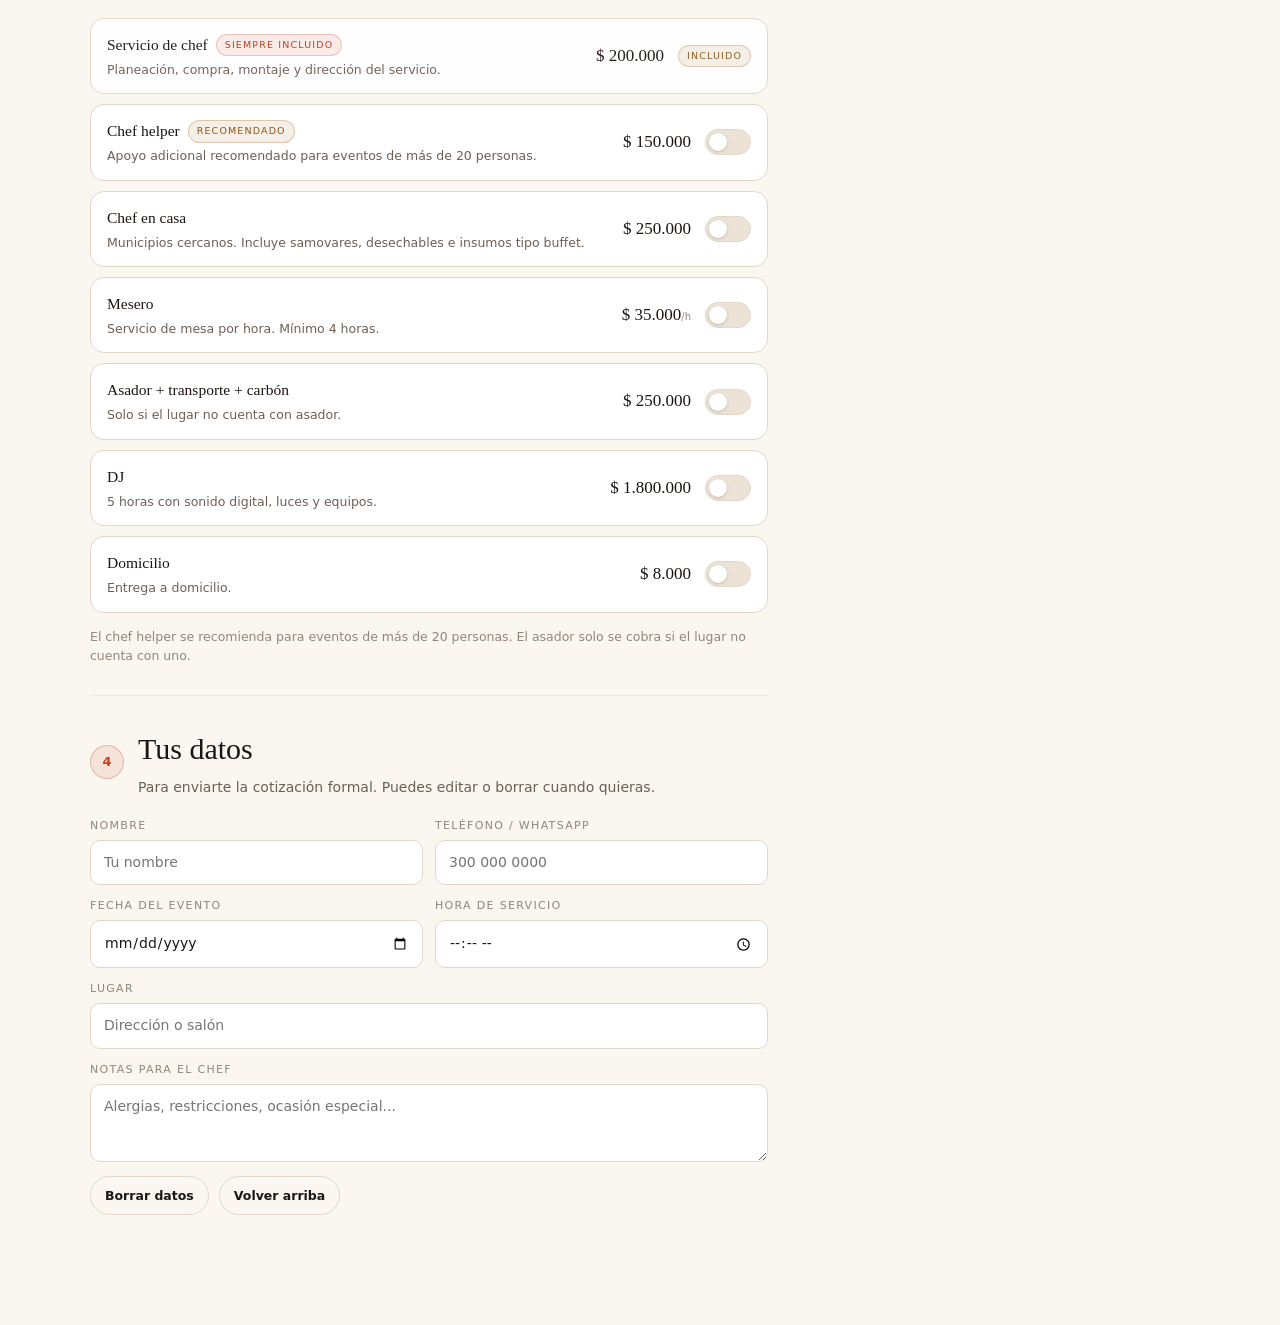
==== commit 651853bf: "Cotizador: tema claro y arranque en ceros" ====
--- a/chef/index.html
+++ b/chef/index.html
@@ -5,13 +5,13 @@
 <meta name="viewport" content="width=device-width, initial-scale=1">
 <title>Arma tu cotización — CHEF JUAN PABLO ATE</title>
 <meta name="description" content="Arma tu cotización en 1 minuto: elige cuántas personas, el menú y los servicios. El precio se calcula en vivo.">
-<meta name="theme-color" content="#0b0908">
+<meta name="theme-color" content="#faf6f0">
 
 <meta property="og:type" content="website">
 <meta property="og:title" content="Arma tu cotización — CHEF JUAN PABLO ATE">
 <meta property="og:description" content="Elige personas, menú y servicios. Tu cotización se calcula en vivo.">
 
-<link rel="stylesheet" href="assets/cotizar.css?v=2">
+<link rel="stylesheet" href="assets/cotizar.css?v=3">
 </head>
 <body>
 
@@ -231,6 +231,6 @@
   </div>
 </dialog>
 
-<script src="assets/cotizar.js?v=2"></script>
+<script src="assets/cotizar.js?v=3"></script>
 </body>
 </html>
--- a/chef/assets/cotizar.css
+++ b/chef/assets/cotizar.css
@@ -4,29 +4,29 @@
    ============================================================ */
 
 :root {
-  --bg: #0b0908;
-  --bg-2: #120e0c;
-  --surface: #191311;
-  --surface-2: #221a16;
-  --surface-3: #2b211c;
-  --line: #352a24;
-  --line-soft: #261e1a;
-
-  --text: #f7efe6;
-  --muted: #a7968a;
-  --muted-2: #7d6d63;
-
-  --ember: #ff5a2b;
-  --ember-2: #e0431c;
-  --ember-soft: rgba(255, 90, 43, .14);
-  --gold: #f2b45c;
-  --green: #4cc38a;
+  --bg: #faf6f0;
+  --bg-2: #f3ece2;
+  --surface: #ffffff;
+  --surface-2: #f6efe6;
+  --surface-3: #ece2d5;
+  --line: #e3d7c8;
+  --line-soft: #efe7dc;
+
+  --text: #1c1613;
+  --muted: #6d5f54;
+  --muted-2: #93857a;
+
+  --ember: #c8421d;
+  --ember-2: #a33014;
+  --ember-soft: rgba(200, 66, 29, .10);
+  --gold: #a2641a;
+  --green: #2f7d5b;
 
   --serif: Georgia, "Times New Roman", serif;
   --sans: system-ui, -apple-system, "Segoe UI", Roboto, Helvetica, Arial, sans-serif;
 
   --radius: 16px;
-  --shadow: 0 18px 48px rgba(0, 0, 0, .45);
+  --shadow: 0 10px 30px rgba(60, 40, 25, .10);
 }
 
 * { box-sizing: border-box; }
@@ -61,7 +61,7 @@
   align-items: center;
   gap: 18px;
   padding: 12px clamp(16px, 4vw, 40px);
-  background: rgba(11, 9, 8, .82);
+  background: rgba(250, 246, 240, .88);
   backdrop-filter: blur(14px);
   border-bottom: 1px solid var(--line-soft);
 }
@@ -148,9 +148,9 @@
   overflow: hidden;
   padding: clamp(46px, 8vw, 96px) clamp(16px, 4vw, 40px) clamp(40px, 6vw, 72px);
   background:
-    radial-gradient(900px 420px at 82% -10%, rgba(255, 90, 43, .22), transparent 62%),
-    radial-gradient(700px 380px at 8% 110%, rgba(242, 180, 92, .10), transparent 65%),
-    linear-gradient(180deg, var(--bg-2), var(--bg));
+    radial-gradient(900px 420px at 82% -10%, rgba(200, 66, 29, .13), transparent 62%),
+    radial-gradient(700px 380px at 8% 110%, rgba(162, 100, 26, .12), transparent 65%),
+    linear-gradient(180deg, #fdf9f4, var(--bg));
   border-bottom: 1px solid var(--line-soft);
 }
 
@@ -235,12 +235,12 @@
   background: linear-gradient(180deg, var(--ember), var(--ember-2));
   border-color: transparent;
   color: #fff;
-  box-shadow: 0 10px 26px rgba(255, 90, 43, .28);
+  box-shadow: 0 10px 26px rgba(200, 66, 29, .22);
 }
 
 .btn-primary:hover {
-  box-shadow: 0 14px 34px rgba(255, 90, 43, .40);
-  background: linear-gradient(180deg, #ff6b40, var(--ember-2));
+  box-shadow: 0 14px 34px rgba(200, 66, 29, .32);
+  background: linear-gradient(180deg, #d8562e, var(--ember-2));
 }
 
 .btn-ghost { background: transparent; }
@@ -295,7 +295,7 @@
   font-weight: 700;
   color: var(--ember);
   background: var(--ember-soft);
-  border: 1px solid rgba(255, 90, 43, .35);
+  border: 1px solid rgba(200, 66, 29, .30);
 }
 
 .step h2 { font-size: clamp(22px, 2.6vw, 30px); }
@@ -375,12 +375,12 @@
   display: flex;
   gap: 10px;
   align-items: flex-start;
-  background: rgba(242, 180, 92, .08);
-  border: 1px dashed rgba(242, 180, 92, .35);
+  background: rgba(162, 100, 26, .09);
+  border: 1px dashed rgba(162, 100, 26, .35);
   border-radius: 12px;
   padding: 12px 14px;
   font-size: 13px;
-  color: #d9c3a5;
+  color: #6b4a20;
   margin: 14px 0 20px;
 }
 
@@ -440,7 +440,7 @@
   transition: border-color .15s ease, transform .15s ease;
 }
 
-.item:hover { border-color: #4a3a31; transform: translateY(-2px); }
+.item:hover { border-color: #cdbca8; transform: translateY(-2px); }
 
 .item-top {
   display: flex;
@@ -478,9 +478,9 @@
 .item-foot { display: flex; align-items: center; justify-content: space-between; gap: 10px; }
 
 .btn-add {
-  border: 1px solid rgba(255, 90, 43, .45);
-  background: var(--ember-soft);
-  color: #ffb59f;
+  border: 1px solid rgba(200, 66, 29, .38);
+  background: rgba(200, 66, 29, .09);
+  color: #a33512;
   border-radius: 999px;
   padding: 8px 15px;
   font-size: 12.5px;
@@ -491,8 +491,8 @@
 .btn-add:hover { background: var(--ember); color: #fff; border-color: var(--ember); }
 
 .btn-add.is-added {
-  background: rgba(76, 195, 138, .14);
-  border-color: rgba(76, 195, 138, .45);
+  background: rgba(47, 125, 91, .10);
+  border-color: rgba(47, 125, 91, .38);
   color: var(--green);
 }
 
@@ -510,7 +510,7 @@
   padding: 14px 16px;
 }
 
-.service.is-on { border-color: rgba(255, 90, 43, .45); background: #1d1512; }
+.service.is-on { border-color: rgba(200, 66, 29, .40); background: #fff7f2; }
 
 .service.is-locked { opacity: .95; }
 
@@ -525,12 +525,12 @@
   text-transform: uppercase;
   padding: 3px 8px;
   border-radius: 999px;
-  background: rgba(255, 90, 43, .16);
-  color: #ff9c7d;
-  border: 1px solid rgba(255, 90, 43, .3);
-}
-
-.service .tag.gold { background: rgba(242, 180, 92, .12); color: var(--gold); border-color: rgba(242, 180, 92, .3); }
+  background: rgba(200, 66, 29, .10);
+  color: #b03a18;
+  border: 1px solid rgba(200, 66, 29, .25);
+}
+
+.service .tag.gold { background: rgba(162, 100, 26, .10); color: #8a5416; border-color: rgba(162, 100, 26, .28); }
 
 .service p { margin: 3px 0 0; color: var(--muted); font-size: 12.5px; }
 
@@ -562,7 +562,8 @@
   width: 18px;
   height: 18px;
   border-radius: 50%;
-  background: var(--muted);
+  background: #fff;
+  box-shadow: 0 1px 3px rgba(0, 0, 0, .18);
   transition: transform .18s ease, background .18s ease;
 }
 .switch input:checked + span { background: var(--ember); border-color: var(--ember); }
@@ -620,7 +621,7 @@
   overflow-y: auto;
   scrollbar-width: thin;
   scrollbar-color: var(--line) transparent;
-  background: linear-gradient(180deg, #1b1512, #14100e);
+  background: linear-gradient(180deg, #ffffff, #fbf5ed);
   border: 1px solid var(--line);
   border-radius: 20px;
   box-shadow: var(--shadow);
@@ -759,7 +760,7 @@
   font-size: 13px;
 }
 
-.icon-btn:hover { color: #ff7b62; border-color: rgba(255, 90, 43, .3); background: rgba(255, 90, 43, .08); }
+.icon-btn:hover { color: var(--ember); border-color: rgba(200, 66, 29, .30); background: rgba(200, 66, 29, .08); }
 
 .manual-tag {
   font-size: 9.5px;
@@ -823,7 +824,7 @@
   justify-content: space-between;
   gap: 12px;
   padding: 10px 16px calc(10px + env(safe-area-inset-bottom));
-  background: rgba(19, 15, 13, .96);
+  background: rgba(255, 252, 247, .97);
   backdrop-filter: blur(12px);
   border-top: 1px solid var(--line);
 }
@@ -841,10 +842,10 @@
   padding: 0;
   width: min(560px, calc(100% - 28px));
   max-height: calc(100vh - 40px);
-  box-shadow: 0 30px 80px rgba(0, 0, 0, .6);
-}
-
-dialog::backdrop { background: rgba(5, 3, 2, .7); backdrop-filter: blur(3px); }
+  box-shadow: 0 30px 80px rgba(40, 25, 15, .35);
+}
+
+dialog::backdrop { background: rgba(30, 20, 14, .55); backdrop-filter: blur(3px); }
 
 .dlg-head {
   display: flex;
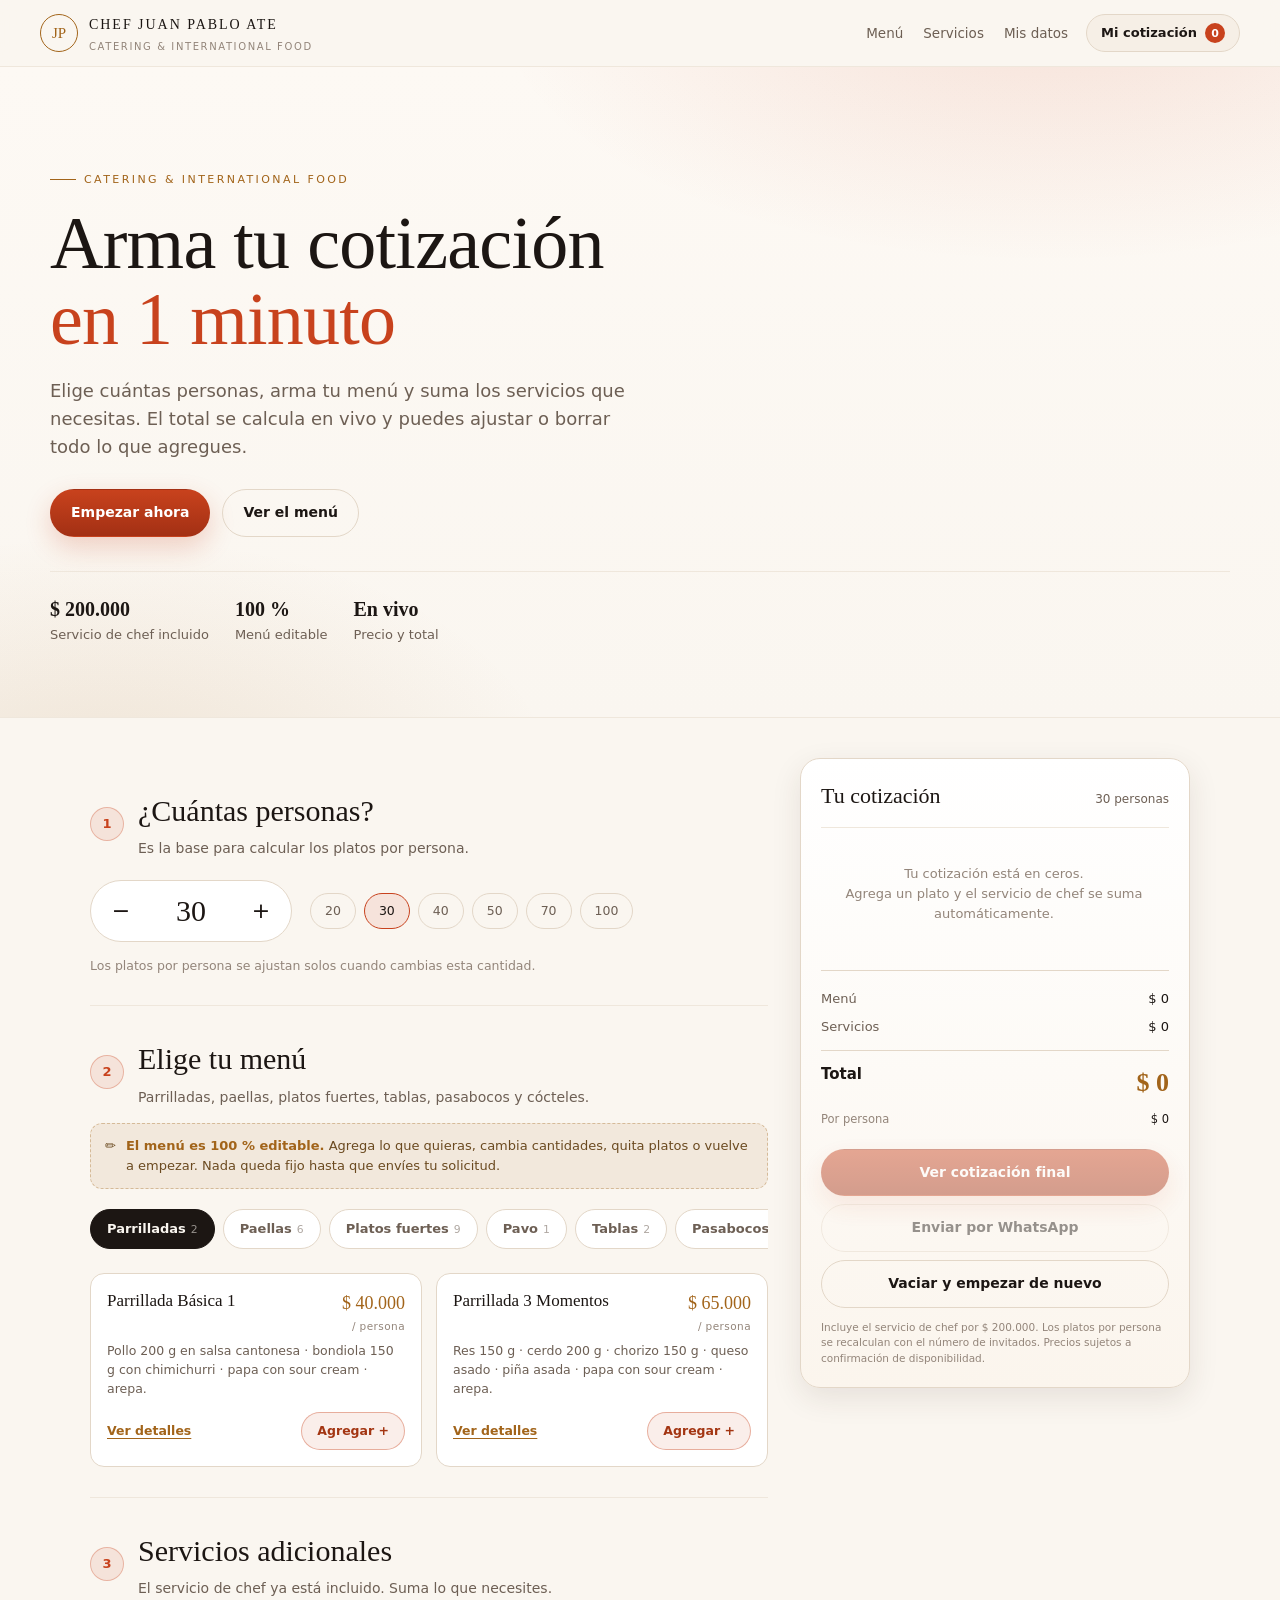
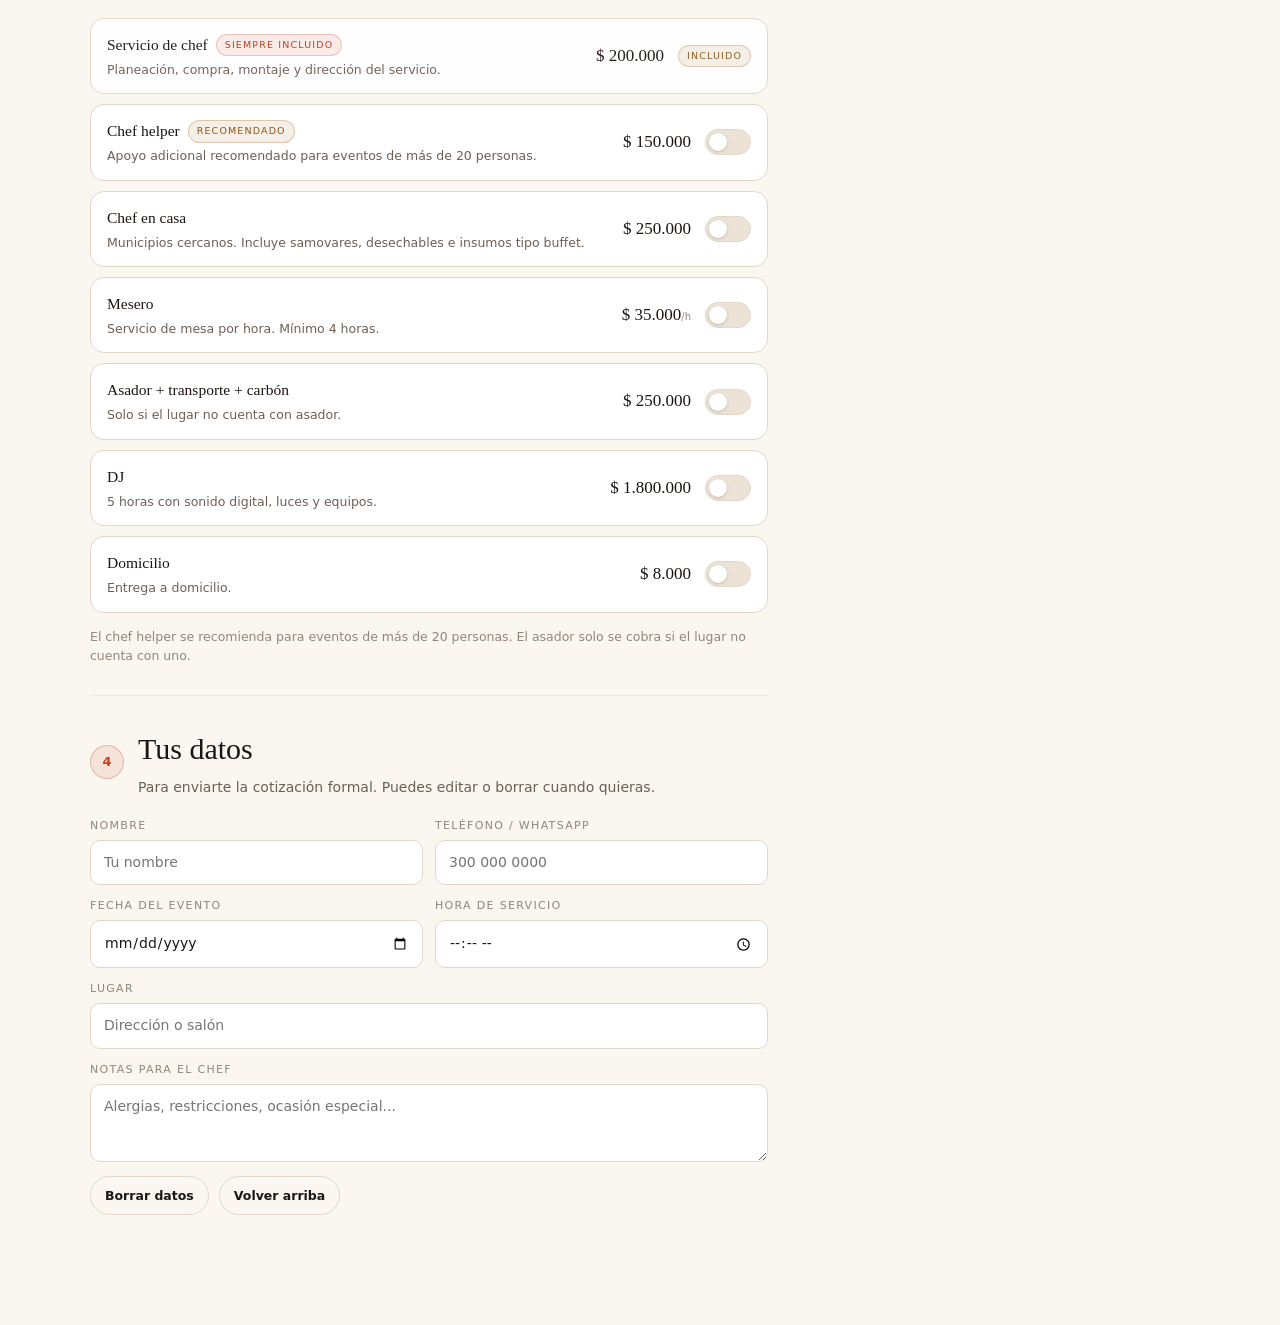
==== commit d149ab12: "Cotizacion final con estilo e imagenes" ====
--- a/chef/index.html
+++ b/chef/index.html
@@ -11,7 +11,7 @@
 <meta property="og:title" content="Arma tu cotización — CHEF JUAN PABLO ATE">
 <meta property="og:description" content="Elige personas, menú y servicios. Tu cotización se calcula en vivo.">
 
-<link rel="stylesheet" href="assets/cotizar.css?v=3">
+<link rel="stylesheet" href="assets/cotizar.css?v=4">
 </head>
 <body>
 
@@ -193,8 +193,8 @@
     </div>
 
     <div class="summary-actions">
-      <button class="btn btn-primary btn-block" type="button" data-act="whatsapp">Enviar por WhatsApp</button>
-      <button class="btn btn-ghost btn-block" type="button" data-act="print">Descargar PDF</button>
+      <button class="btn btn-primary btn-block" type="button" data-act="final">Ver cotización final</button>
+      <button class="btn btn-ghost btn-block" type="button" data-act="whatsapp">Enviar por WhatsApp</button>
       <button class="btn btn-ghost btn-block" type="button" data-act="clearCart">Vaciar y empezar de nuevo</button>
     </div>
 
@@ -231,6 +231,6 @@
   </div>
 </dialog>
 
-<script src="assets/cotizar.js?v=3"></script>
+<script src="assets/cotizar.js?v=4"></script>
 </body>
 </html>
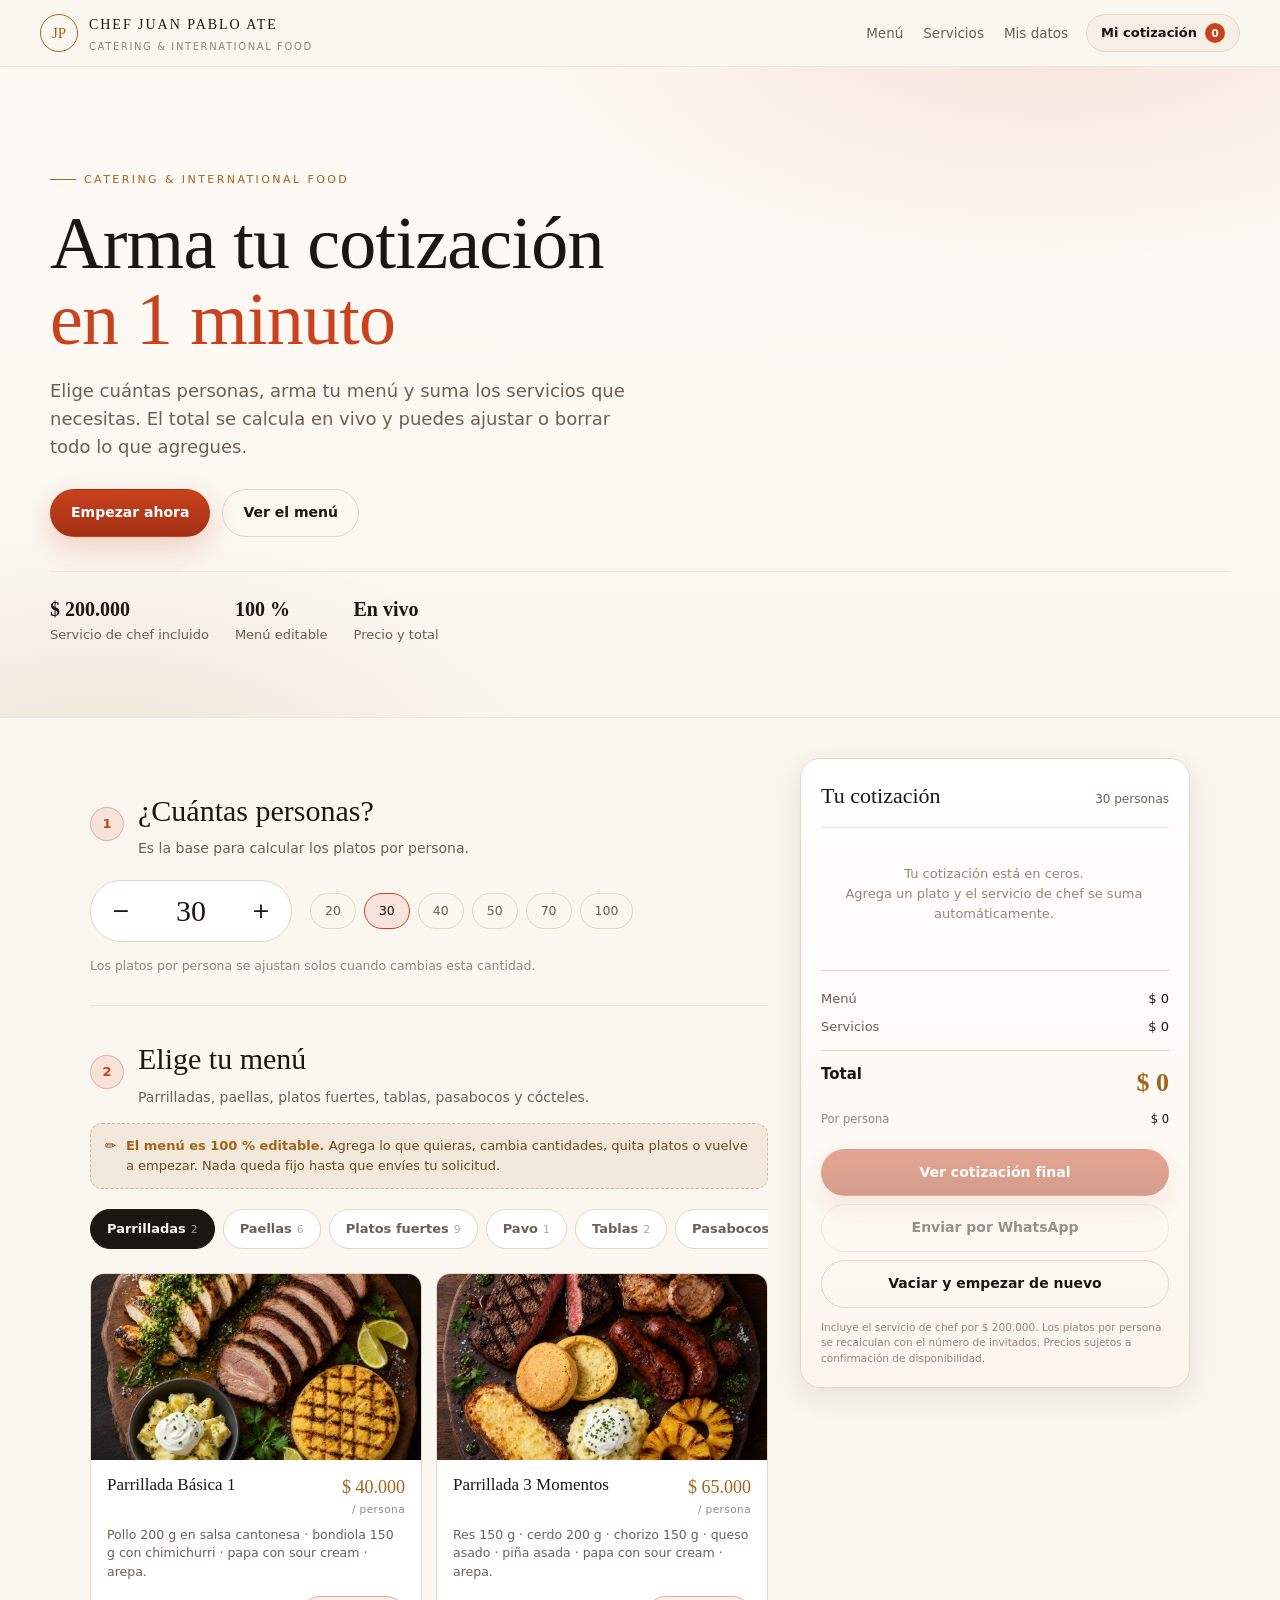
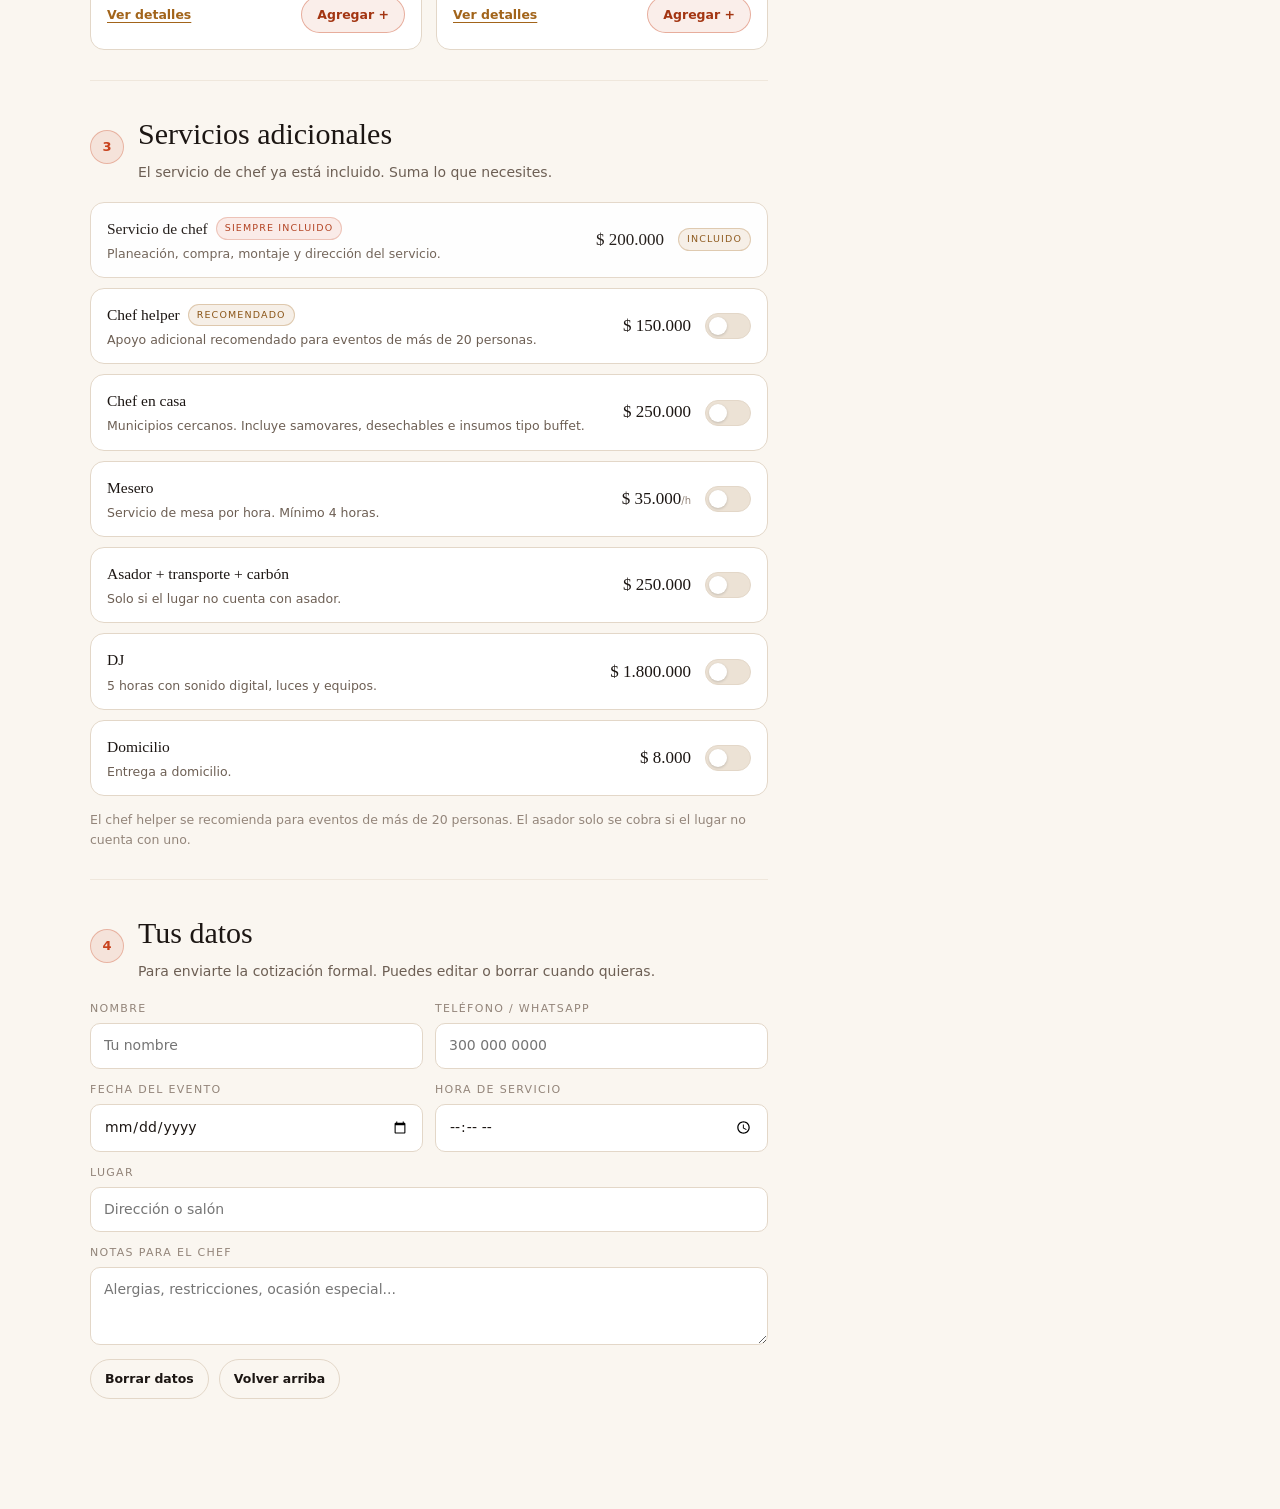
==== commit bd9fcd2d: "Catalogo con fotos de producto" ====
--- a/chef/index.html
+++ b/chef/index.html
@@ -11,7 +11,7 @@
 <meta property="og:title" content="Arma tu cotización — CHEF JUAN PABLO ATE">
 <meta property="og:description" content="Elige personas, menú y servicios. Tu cotización se calcula en vivo.">
 
-<link rel="stylesheet" href="assets/cotizar.css?v=4">
+<link rel="stylesheet" href="assets/cotizar.css?v=5">
 </head>
 <body>
 
@@ -222,6 +222,7 @@
     <button class="dlg-close" type="button" data-act="closeDialog" aria-label="Cerrar">✕</button>
   </div>
   <div class="dlg-body">
+    <img class="dlg-media" id="dlgImg" alt="" loading="lazy">
     <p class="dlg-price" id="dlgPrice">$ 0</p>
     <p id="dlgDesc"></p>
     <ul id="dlgDetails"></ul>
@@ -231,6 +232,6 @@
   </div>
 </dialog>
 
-<script src="assets/cotizar.js?v=4"></script>
+<script src="assets/cotizar.js?v=5"></script>
 </body>
 </html>
--- a/chef/assets/cotizar.css
+++ b/chef/assets/cotizar.css
@@ -433,14 +433,33 @@
 .item {
   display: flex;
   flex-direction: column;
+  overflow: hidden;
   background: var(--surface);
   border: 1px solid var(--line);
   border-radius: 14px;
-  padding: 16px;
+  padding: 0;
   transition: border-color .15s ease, transform .15s ease;
 }
 
+.item-media {
+  display: block;
+  width: 100%;
+  aspect-ratio: 16 / 9;
+  object-fit: cover;
+  background: var(--line-soft);
+}
+
+.item-body {
+  display: flex;
+  flex-direction: column;
+  flex: 1;
+  padding: 14px 16px 16px;
+}
+
 .item:hover { border-color: #cdbca8; transform: translateY(-2px); }
+
+.item-media { transition: transform .35s ease; }
+.item:hover .item-media { transform: scale(1.03); }
 
 .item-top {
   display: flex;
@@ -859,6 +878,16 @@
 .dlg-head h3 { font-size: 22px; }
 
 .dlg-body { padding: 18px 20px 22px; color: var(--muted); font-size: 14px; }
+
+.dlg-media {
+  display: block;
+  width: 100%;
+  aspect-ratio: 16 / 8;
+  object-fit: cover;
+  border-radius: 12px;
+  margin-bottom: 16px;
+  background: var(--line-soft);
+}
 .dlg-body ul { padding-left: 18px; margin: 10px 0 0; }
 .dlg-body li { margin-bottom: 5px; }
 .dlg-price { font-family: var(--serif); font-size: 26px; color: var(--gold); margin: 0 0 10px; }
